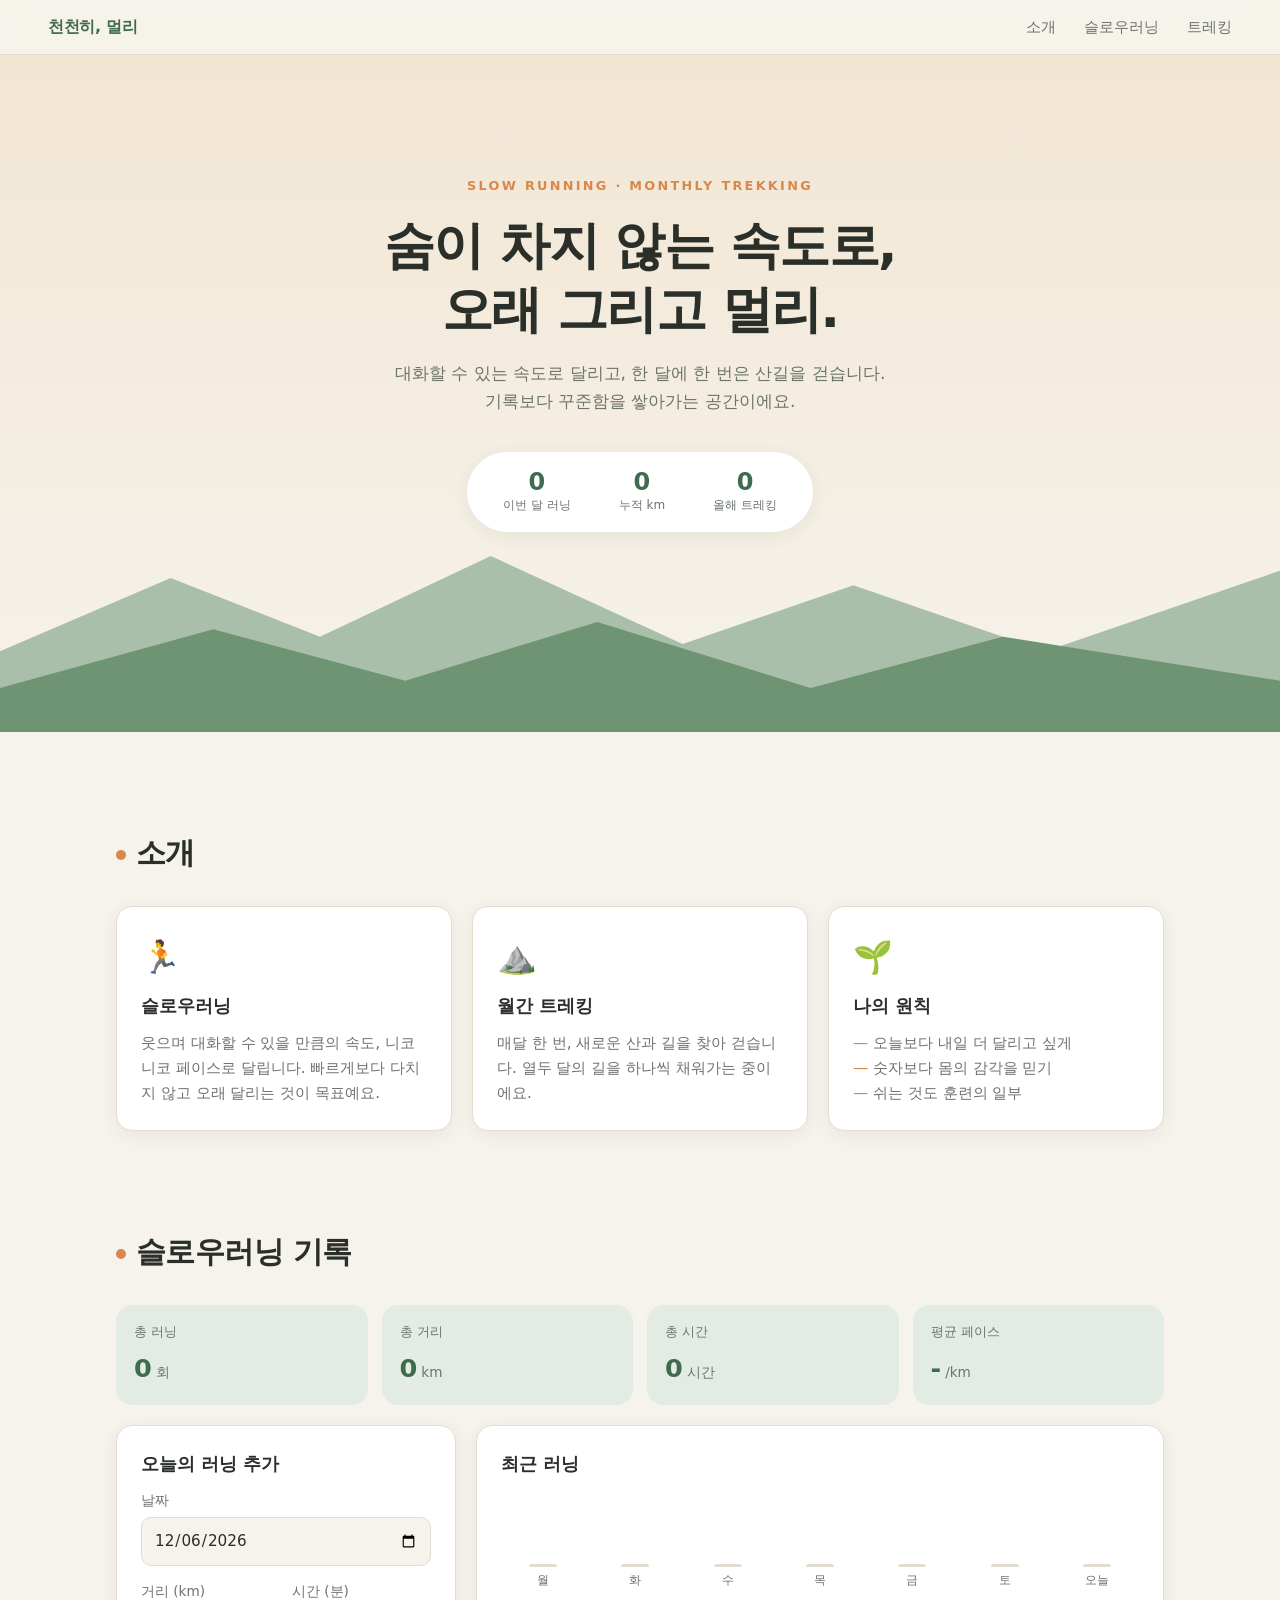
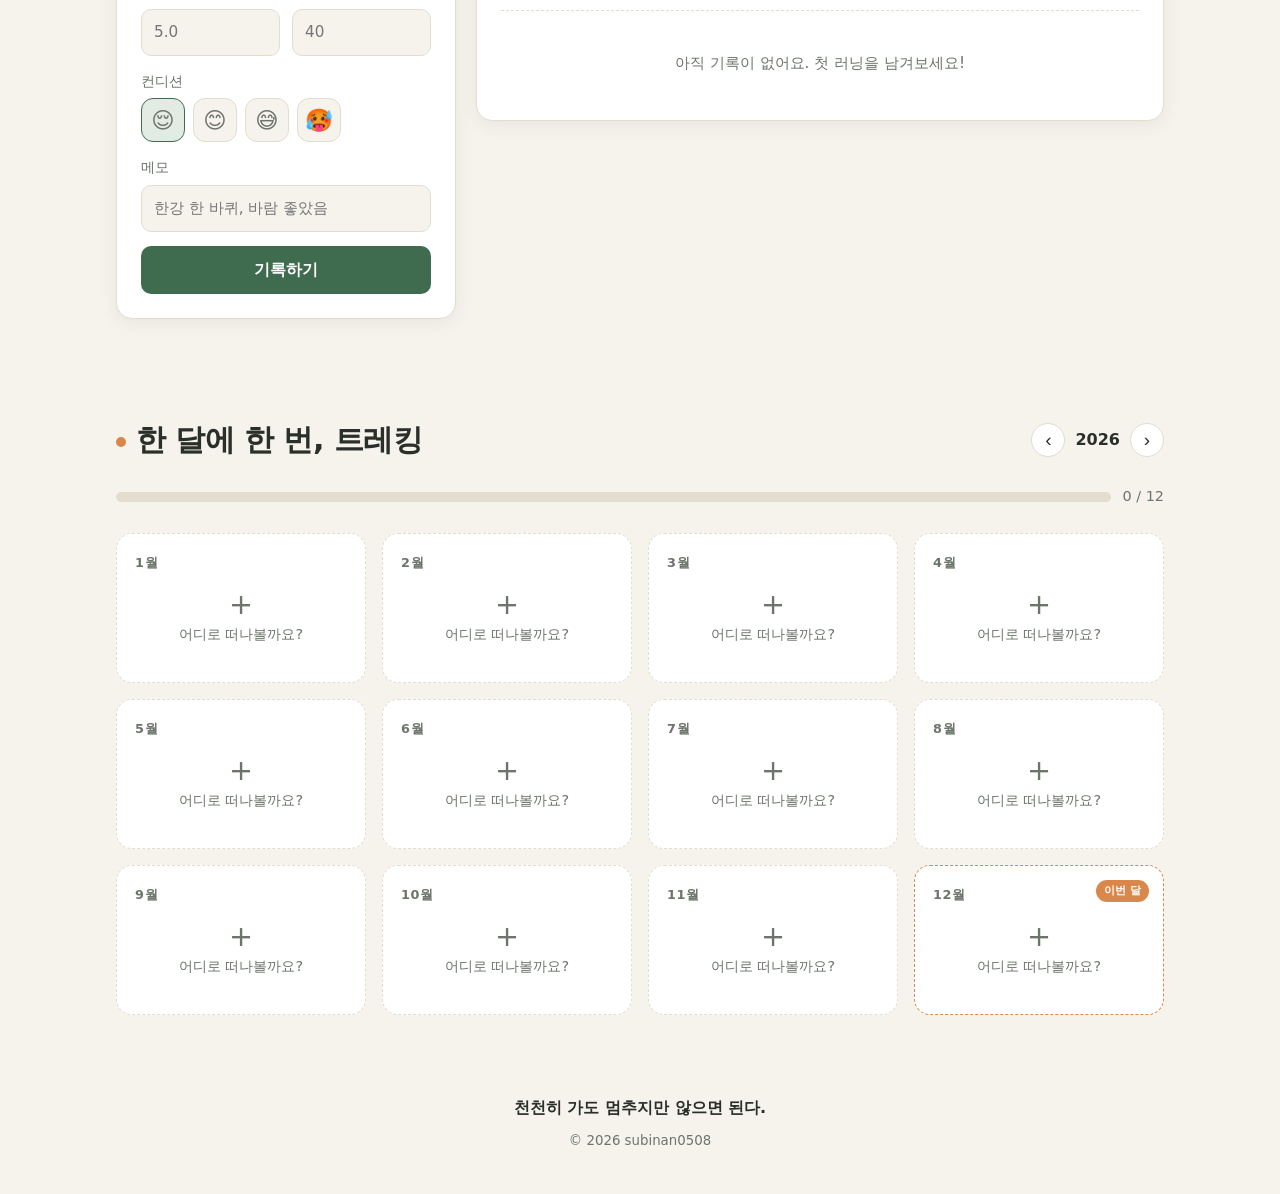
==== index.html @ b32b5781 "슬로우러닝 & 트레킹 개인 페이지 추가 - 슬로우러닝 기록 추가/수정/삭제, 통계와 최근 7일 그래프 - 월별 트레킹 기록 카드와 연간 진행률 - 기록은 브라우저 localStor" ====
<!DOCTYPE html>
<html lang="ko">
<head>
  <meta charset="UTF-8" />
  <meta name="viewport" content="width=device-width, initial-scale=1.0" />
  <title>천천히, 멀리 — 슬로우러닝 & 트레킹</title>
  <meta name="description" content="슬로우러닝과 한 달에 한 번 떠나는 트레킹 기록" />
  <link rel="stylesheet" href="style.css" />
</head>
<body>
  <header class="nav">
    <a href="#top" class="logo">천천히, 멀리</a>
    <nav>
      <a href="#about">소개</a>
      <a href="#running">슬로우러닝</a>
      <a href="#trekking">트레킹</a>
    </nav>
  </header>

  <main id="top">
    <!-- 히어로 -->
    <section class="hero">
      <svg class="hero-mountains" viewBox="0 0 1200 300" preserveAspectRatio="none" aria-hidden="true">
        <path class="m-back" d="M0 300 L0 190 L160 90 L300 170 L460 60 L640 180 L800 100 L980 190 L1200 80 L1200 300 Z" />
        <path class="m-front" d="M0 300 L0 240 L200 160 L380 230 L560 150 L760 240 L940 170 L1200 230 L1200 300 Z" />
      </svg>
      <div class="hero-inner">
        <p class="eyebrow">Slow Running · Monthly Trekking</p>
        <h1>숨이 차지 않는 속도로,<br />오래 그리고 멀리.</h1>
        <p class="lead">대화할 수 있는 속도로 달리고, 한 달에 한 번은 산길을 걷습니다.<br />기록보다 꾸준함을 쌓아가는 공간이에요.</p>
        <div class="hero-stats">
          <div><strong id="heroRuns">0</strong><span>이번 달 러닝</span></div>
          <div><strong id="heroKm">0</strong><span>누적 km</span></div>
          <div><strong id="heroTreks">0</strong><span>올해 트레킹</span></div>
        </div>
      </div>
    </section>

    <!-- 소개 -->
    <section id="about" class="section">
      <h2 class="section-title">소개</h2>
      <div class="about-grid">
        <article class="card">
          <div class="card-icon">🏃</div>
          <h3>슬로우러닝</h3>
          <p>웃으며 대화할 수 있을 만큼의 속도, 니코니코 페이스로 달립니다. 빠르게보다 다치지 않고 오래 달리는 것이 목표예요.</p>
        </article>
        <article class="card">
          <div class="card-icon">⛰️</div>
          <h3>월간 트레킹</h3>
          <p>매달 한 번, 새로운 산과 길을 찾아 걷습니다. 열두 달의 길을 하나씩 채워가는 중이에요.</p>
        </article>
        <article class="card">
          <div class="card-icon">🌱</div>
          <h3>나의 원칙</h3>
          <ul class="principles">
            <li>오늘보다 내일 더 달리고 싶게</li>
            <li>숫자보다 몸의 감각을 믿기</li>
            <li>쉬는 것도 훈련의 일부</li>
          </ul>
        </article>
      </div>
    </section>

    <!-- 슬로우러닝 -->
    <section id="running" class="section">
      <h2 class="section-title">슬로우러닝 기록</h2>

      <div class="stats-row">
        <div class="stat"><span class="stat-label">총 러닝</span><strong id="statRuns">0</strong><span class="stat-unit">회</span></div>
        <div class="stat"><span class="stat-label">총 거리</span><strong id="statKm">0</strong><span class="stat-unit">km</span></div>
        <div class="stat"><span class="stat-label">총 시간</span><strong id="statTime">0</strong><span class="stat-unit">시간</span></div>
        <div class="stat"><span class="stat-label">평균 페이스</span><strong id="statPace">-</strong><span class="stat-unit">/km</span></div>
      </div>

      <div class="run-layout">
        <form id="runForm" class="card run-form">
          <h3 id="runFormTitle">오늘의 러닝 추가</h3>
          <label>날짜
            <input type="date" name="date" required />
          </label>
          <div class="form-row">
            <label>거리 (km)
              <input type="number" name="distance" step="0.01" min="0.1" placeholder="5.0" required />
            </label>
            <label>시간 (분)
              <input type="number" name="minutes" step="1" min="1" placeholder="40" required />
            </label>
          </div>
          <label>컨디션
            <div class="mood-picker">
              <input type="radio" name="mood" id="mood1" value="😌" checked /><label for="mood1" title="편안">😌</label>
              <input type="radio" name="mood" id="mood2" value="😊" /><label for="mood2" title="좋음">😊</label>
              <input type="radio" name="mood" id="mood3" value="😅" /><label for="mood3" title="힘듦">😅</label>
              <input type="radio" name="mood" id="mood4" value="🥵" /><label for="mood4" title="지침">🥵</label>
            </div>
          </label>
          <label>메모
            <input type="text" name="memo" maxlength="60" placeholder="한강 한 바퀴, 바람 좋았음" />
          </label>
          <div class="form-actions">
            <button type="button" class="btn ghost" id="runCancel" hidden>취소</button>
            <button type="submit" class="btn" id="runSubmit">기록하기</button>
          </div>
        </form>

        <div class="card run-list-wrap">
          <div class="list-head">
            <h3>최근 러닝</h3>
            <span class="pace-tip" id="paceTip"></span>
          </div>
          <div class="week-bars" id="weekBars" aria-label="최근 7일 거리"></div>
          <ul id="runList" class="run-list"></ul>
          <p id="runEmpty" class="empty">아직 기록이 없어요. 첫 러닝을 남겨보세요!</p>
        </div>
      </div>
    </section>

    <!-- 트레킹 -->
    <section id="trekking" class="section">
      <div class="trek-head">
        <h2 class="section-title">한 달에 한 번, 트레킹</h2>
        <div class="year-switch">
          <button type="button" id="prevYear" aria-label="이전 해">‹</button>
          <span id="yearLabel">2026</span>
          <button type="button" id="nextYear" aria-label="다음 해">›</button>
        </div>
      </div>

      <div class="trek-progress">
        <div class="progress-bar"><div id="trekProgress"></div></div>
        <span id="trekProgressText">0 / 12</span>
      </div>

      <div id="trekGrid" class="trek-grid"></div>
    </section>
  </main>

  <footer class="footer">
    <p>천천히 가도 멈추지만 않으면 된다.</p>
    <small>© <span id="year"></span> subinan0508</small>
  </footer>

  <!-- 트레킹 입력 다이얼로그 -->
  <dialog id="trekDialog">
    <form method="dialog" id="trekForm">
      <h3 id="trekDialogTitle">트레킹 기록</h3>
      <label>장소 / 산 이름
        <input type="text" name="place" maxlength="30" placeholder="북한산 백운대" required />
      </label>
      <div class="form-row">
        <label>날짜
          <input type="date" name="date" required />
        </label>
        <label>거리 (km)
          <input type="number" name="distance" step="0.1" min="0" placeholder="8.5" />
        </label>
      </div>
      <label>난이도
        <select name="level">
          <option value="쉬움">쉬움</option>
          <option value="보통" selected>보통</option>
          <option value="어려움">어려움</option>
        </select>
      </label>
      <label>한 줄 후기
        <textarea name="note" rows="2" maxlength="80" placeholder="정상에서 본 운해가 최고였다"></textarea>
      </label>
      <div class="dialog-actions">
        <button type="button" class="btn ghost danger" id="trekDelete">삭제</button>
        <span class="spacer"></span>
        <button type="button" class="btn ghost" id="trekCancel">취소</button>
        <button type="submit" class="btn">저장</button>
      </div>
    </form>
  </dialog>

  <script src="script.js"></script>
</body>
</html>
---- style.css ----
:root {
  --bg: #f6f3ec;
  --surface: #ffffff;
  --text: #2a2f2a;
  --muted: #6c746b;
  --line: #e3ddd0;
  --primary: #3f6b4f;
  --primary-soft: #e3ece4;
  --accent: #d9874a;
  --mountain-back: #a9bfa9;
  --mountain-front: #6f9473;
  --hero-bg: linear-gradient(180deg, #f2e6d3 0%, #f6f3ec 100%);
  --shadow: 0 4px 18px rgba(40, 50, 40, 0.07);
  --radius: 16px;
}

@media (prefers-color-scheme: dark) {
  :root {
    --bg: #161a17;
    --surface: #1f2420;
    --text: #e7ebe5;
    --muted: #9aa597;
    --line: #2f3630;
    --primary: #8cc09a;
    --primary-soft: #263229;
    --accent: #e9a26b;
    --mountain-back: #2c3a2f;
    --mountain-front: #3b5040;
    --hero-bg: linear-gradient(180deg, #1d2420 0%, #161a17 100%);
    --shadow: 0 4px 18px rgba(0, 0, 0, 0.35);
  }
}

* { box-sizing: border-box; margin: 0; padding: 0; }

html { scroll-behavior: smooth; }

body {
  font-family: "Pretendard", "Apple SD Gothic Neo", "Malgun Gothic", system-ui, sans-serif;
  background: var(--bg);
  color: var(--text);
  line-height: 1.65;
  -webkit-font-smoothing: antialiased;
}

a { color: inherit; text-decoration: none; }

/* 네비게이션 */
.nav {
  position: sticky;
  top: 0;
  z-index: 10;
  display: flex;
  justify-content: space-between;
  align-items: center;
  padding: 14px clamp(16px, 5vw, 48px);
  background: color-mix(in srgb, var(--bg) 85%, transparent);
  backdrop-filter: blur(10px);
  border-bottom: 1px solid var(--line);
}
.logo { font-weight: 800; letter-spacing: -0.02em; color: var(--primary); }
.nav nav { display: flex; gap: clamp(12px, 3vw, 28px); font-size: 0.95rem; }
.nav nav a { color: var(--muted); transition: color 0.2s; }
.nav nav a:hover { color: var(--primary); }

/* 히어로 */
.hero {
  position: relative;
  overflow: hidden;
  background: var(--hero-bg);
  padding: clamp(64px, 12vw, 120px) 16px clamp(140px, 18vw, 200px);
  text-align: center;
}
.hero-mountains {
  position: absolute;
  left: 0; bottom: 0;
  width: 100%;
  height: clamp(120px, 20vw, 220px);
}
.m-back { fill: var(--mountain-back); }
.m-front { fill: var(--mountain-front); }
.hero-inner { position: relative; max-width: 720px; margin: 0 auto; }
.eyebrow {
  font-size: 0.8rem;
  letter-spacing: 0.18em;
  text-transform: uppercase;
  color: var(--accent);
  font-weight: 700;
  margin-bottom: 16px;
}
.hero h1 {
  font-size: clamp(1.9rem, 5.5vw, 3.2rem);
  line-height: 1.25;
  letter-spacing: -0.03em;
  margin-bottom: 18px;
}
.lead { color: var(--muted); font-size: clamp(0.95rem, 2.4vw, 1.08rem); }
.hero-stats {
  display: inline-flex;
  gap: clamp(20px, 6vw, 48px);
  margin-top: 36px;
  padding: 16px clamp(20px, 5vw, 36px);
  background: var(--surface);
  border-radius: 999px;
  box-shadow: var(--shadow);
}
.hero-stats div { display: flex; flex-direction: column; }
.hero-stats strong { font-size: 1.5rem; color: var(--primary); line-height: 1.2; }
.hero-stats span { font-size: 0.75rem; color: var(--muted); }

/* 공통 섹션 */
.section {
  max-width: 1080px;
  margin: 0 auto;
  padding: clamp(56px, 9vw, 96px) 16px 0;
}
.section-title {
  font-size: clamp(1.4rem, 3.5vw, 1.9rem);
  letter-spacing: -0.02em;
  margin-bottom: 28px;
}
.section-title::before {
  content: "";
  display: inline-block;
  width: 10px; height: 10px;
  border-radius: 50%;
  background: var(--accent);
  margin-right: 10px;
  vertical-align: middle;
}

.card {
  background: var(--surface);
  border: 1px solid var(--line);
  border-radius: var(--radius);
  padding: 24px;
  box-shadow: var(--shadow);
}
.card h3 { font-size: 1.1rem; margin-bottom: 10px; }
.card p { color: var(--muted); font-size: 0.95rem; }

/* 소개 */
.about-grid {
  display: grid;
  grid-template-columns: repeat(auto-fit, minmax(240px, 1fr));
  gap: 20px;
}
.card-icon { font-size: 2rem; margin-bottom: 8px; }
.principles { list-style: none; color: var(--muted); font-size: 0.95rem; }
.principles li::before { content: "— "; color: var(--accent); }

/* 통계 */
.stats-row {
  display: grid;
  grid-template-columns: repeat(4, 1fr);
  gap: 14px;
  margin-bottom: 20px;
}
.stat {
  background: var(--primary-soft);
  border-radius: var(--radius);
  padding: 16px 18px;
  display: flex;
  flex-wrap: wrap;
  align-items: baseline;
  gap: 4px;
}
.stat-label { width: 100%; font-size: 0.8rem; color: var(--muted); }
.stat strong { font-size: 1.6rem; color: var(--primary); font-variant-numeric: tabular-nums; }
.stat-unit { font-size: 0.85rem; color: var(--muted); }

/* 러닝 레이아웃 */
.run-layout {
  display: grid;
  grid-template-columns: minmax(260px, 340px) 1fr;
  gap: 20px;
  align-items: start;
}

form label {
  display: flex;
  flex-direction: column;
  gap: 6px;
  font-size: 0.85rem;
  color: var(--muted);
  margin-bottom: 14px;
}
.form-row { display: grid; grid-template-columns: 1fr 1fr; gap: 12px; }
input, select, textarea {
  font: inherit;
  font-size: 0.95rem;
  color: var(--text);
  background: var(--bg);
  border: 1px solid var(--line);
  border-radius: 10px;
  padding: 10px 12px;
  width: 100%;
  transition: border-color 0.2s;
}
input:focus, select:focus, textarea:focus {
  outline: none;
  border-color: var(--primary);
}
textarea { resize: vertical; }

.mood-picker { display: flex; gap: 8px; }
.mood-picker input { position: absolute; opacity: 0; pointer-events: none; width: auto; }
.mood-picker label {
  margin: 0;
  font-size: 1.4rem;
  width: 44px; height: 44px;
  display: grid; place-items: center;
  border: 1px solid var(--line);
  border-radius: 12px;
  cursor: pointer;
  background: var(--bg);
  transition: transform 0.15s, border-color 0.15s, background 0.15s;
}
.mood-picker label:hover { transform: translateY(-2px); }
.mood-picker input:checked + label { border-color: var(--primary); background: var(--primary-soft); }
.mood-picker input:focus-visible + label { outline: 2px solid var(--primary); }

.btn {
  font: inherit;
  font-weight: 700;
  border: none;
  border-radius: 10px;
  padding: 11px 18px;
  background: var(--primary);
  color: var(--surface);
  cursor: pointer;
  transition: opacity 0.2s, transform 0.1s;
}
.form-actions { display: flex; gap: 8px; }
.form-actions .btn { flex: 1; }
.form-actions .btn[hidden] { display: none; }
.btn:hover { opacity: 0.9; }
.btn:active { transform: scale(0.98); }
.btn.ghost { background: transparent; color: var(--muted); border: 1px solid var(--line); }
.btn.danger { color: #c4533f; }

/* 러닝 목록 */
.list-head { display: flex; justify-content: space-between; align-items: baseline; gap: 8px; flex-wrap: wrap; }
.pace-tip { font-size: 0.8rem; color: var(--accent); }

.week-bars {
  display: grid;
  grid-template-columns: repeat(7, 1fr);
  gap: 8px;
  align-items: end;
  height: 110px;
  margin: 12px 0 20px;
  padding-bottom: 20px;
  border-bottom: 1px dashed var(--line);
}
.bar-col { display: flex; flex-direction: column; align-items: center; height: 100%; justify-content: flex-end; gap: 4px; }
.bar {
  width: 100%;
  max-width: 28px;
  min-height: 3px;
  background: var(--primary);
  border-radius: 6px 6px 2px 2px;
  transition: height 0.5s ease;
}
.bar.zero { background: var(--line); }
.bar-val { font-size: 0.68rem; color: var(--muted); }
.bar-day { font-size: 0.72rem; color: var(--muted); }

.run-list { list-style: none; max-height: 340px; overflow-y: auto; }
.run-item {
  display: grid;
  grid-template-columns: auto 1fr auto auto;
  gap: 14px;
  align-items: center;
  padding: 12px 4px;
  border-bottom: 1px solid var(--line);
  animation: fadeIn 0.3s ease;
}
.run-item:last-child { border-bottom: none; }
.run-mood { font-size: 1.4rem; }
.run-main { min-width: 0; }
.run-main strong { display: block; font-size: 0.95rem; }
.run-main span { font-size: 0.8rem; color: var(--muted); display: block; white-space: nowrap; overflow: hidden; text-overflow: ellipsis; }
.run-pace { font-size: 0.85rem; color: var(--primary); font-weight: 700; font-variant-numeric: tabular-nums; }
.run-item.editing { background: var(--primary-soft); border-radius: 10px; }
.run-actions { display: flex; gap: 2px; }
.edit-btn, .del-btn {
  border: none; background: none; color: var(--muted);
  cursor: pointer; font-size: 1.1rem; padding: 4px 6px; border-radius: 6px;
}
.edit-btn:hover { background: var(--bg); color: var(--primary); }
.del-btn:hover { background: var(--bg); color: #c4533f; }
.empty { text-align: center; color: var(--muted); padding: 20px 0; font-size: 0.9rem; }

/* 트레킹 */
.trek-head { display: flex; justify-content: space-between; align-items: center; gap: 12px; flex-wrap: wrap; margin-bottom: 8px; }
.trek-head .section-title { margin-bottom: 0; }
.year-switch { display: flex; align-items: center; gap: 10px; font-weight: 700; }
.year-switch button {
  width: 34px; height: 34px;
  border-radius: 50%;
  border: 1px solid var(--line);
  background: var(--surface);
  color: var(--text);
  font-size: 1.2rem;
  cursor: pointer;
}
.year-switch button:hover { border-color: var(--primary); color: var(--primary); }

.trek-progress { display: flex; align-items: center; gap: 12px; margin: 20px 0 24px; }
.progress-bar { flex: 1; height: 10px; background: var(--line); border-radius: 999px; overflow: hidden; }
.progress-bar div { height: 100%; width: 0; background: linear-gradient(90deg, var(--primary), var(--accent)); border-radius: 999px; transition: width 0.6s ease; }
#trekProgressText { font-size: 0.9rem; color: var(--muted); font-variant-numeric: tabular-nums; }

.trek-grid {
  display: grid;
  grid-template-columns: repeat(auto-fill, minmax(220px, 1fr));
  gap: 16px;
}
.trek-card {
  position: relative;
  text-align: left;
  font: inherit;
  color: inherit;
  background: var(--surface);
  border: 1.5px dashed var(--line);
  border-radius: var(--radius);
  padding: 18px;
  min-height: 150px;
  cursor: pointer;
  display: flex;
  flex-direction: column;
  transition: transform 0.2s, border-color 0.2s, box-shadow 0.2s;
}
.trek-card:hover { transform: translateY(-3px); border-color: var(--primary); }
.trek-card.done { border-style: solid; box-shadow: var(--shadow); }
.trek-card.current { border-color: var(--accent); }
.trek-month { font-size: 0.8rem; font-weight: 700; color: var(--muted); letter-spacing: 0.05em; }
.trek-card.done .trek-month { color: var(--primary); }
.trek-badge {
  position: absolute; top: 14px; right: 14px;
  font-size: 0.7rem; padding: 2px 8px; border-radius: 999px;
  background: var(--primary-soft); color: var(--primary); font-weight: 700;
}
.trek-badge.now { background: var(--accent); color: var(--surface); }
.trek-place { font-size: 1.1rem; font-weight: 800; margin: 8px 0 4px; letter-spacing: -0.02em; }
.trek-meta { font-size: 0.8rem; color: var(--muted); }
.trek-note { font-size: 0.85rem; color: var(--muted); margin-top: auto; padding-top: 10px; font-style: italic; }
.trek-empty { margin: auto; color: var(--muted); font-size: 0.9rem; text-align: center; }
.trek-empty b { display: block; font-size: 1.8rem; font-weight: 300; line-height: 1; margin-bottom: 4px; }

/* 다이얼로그 */
dialog {
  margin: auto;
  border: none;
  border-radius: var(--radius);
  padding: 24px;
  width: min(420px, calc(100% - 32px));
  background: var(--surface);
  color: var(--text);
  box-shadow: 0 20px 60px rgba(0, 0, 0, 0.25);
}
dialog::backdrop { background: rgba(20, 25, 20, 0.45); backdrop-filter: blur(2px); }
dialog h3 { margin-bottom: 16px; }
.dialog-actions { display: flex; gap: 8px; align-items: center; margin-top: 6px; }
.spacer { flex: 1; }

/* 푸터 */
.footer {
  text-align: center;
  padding: 80px 16px 40px;
  color: var(--muted);
}
.footer p { font-weight: 700; margin-bottom: 6px; color: var(--text); }

@keyframes fadeIn { from { opacity: 0; transform: translateY(4px); } to { opacity: 1; transform: none; } }

.reveal { opacity: 0; transform: translateY(16px); transition: opacity 0.6s ease, transform 0.6s ease; }
.reveal.visible { opacity: 1; transform: none; }

/* 반응형 */
@media (max-width: 820px) {
  .run-layout { grid-template-columns: 1fr; }
  .stats-row { grid-template-columns: repeat(2, 1fr); }
}
@media (max-width: 480px) {
  .nav nav { gap: 12px; font-size: 0.85rem; }
  .hero-stats { border-radius: var(--radius); }
  .run-item { grid-template-columns: auto 1fr auto; }
  .run-pace { grid-column: 2; grid-row: 2; }
  .run-actions { grid-row: 1 / span 2; grid-column: 3; }
}
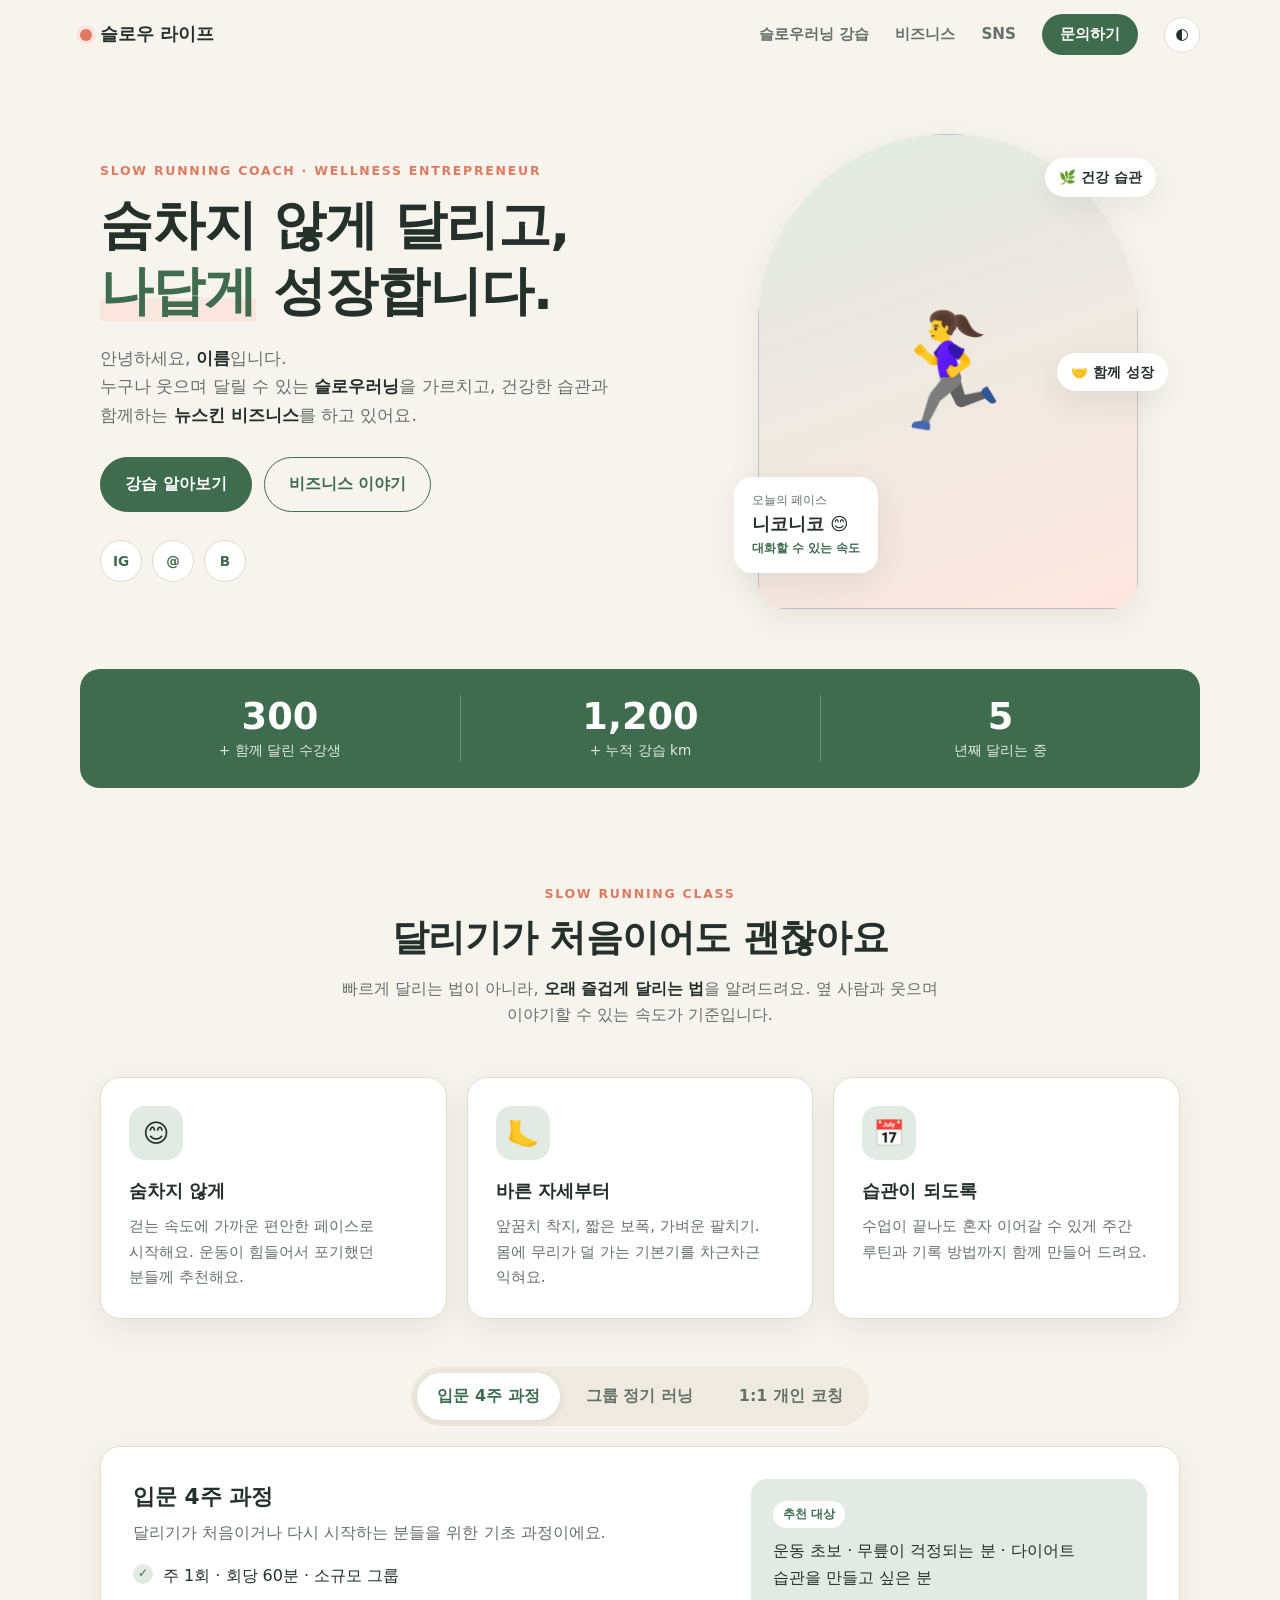
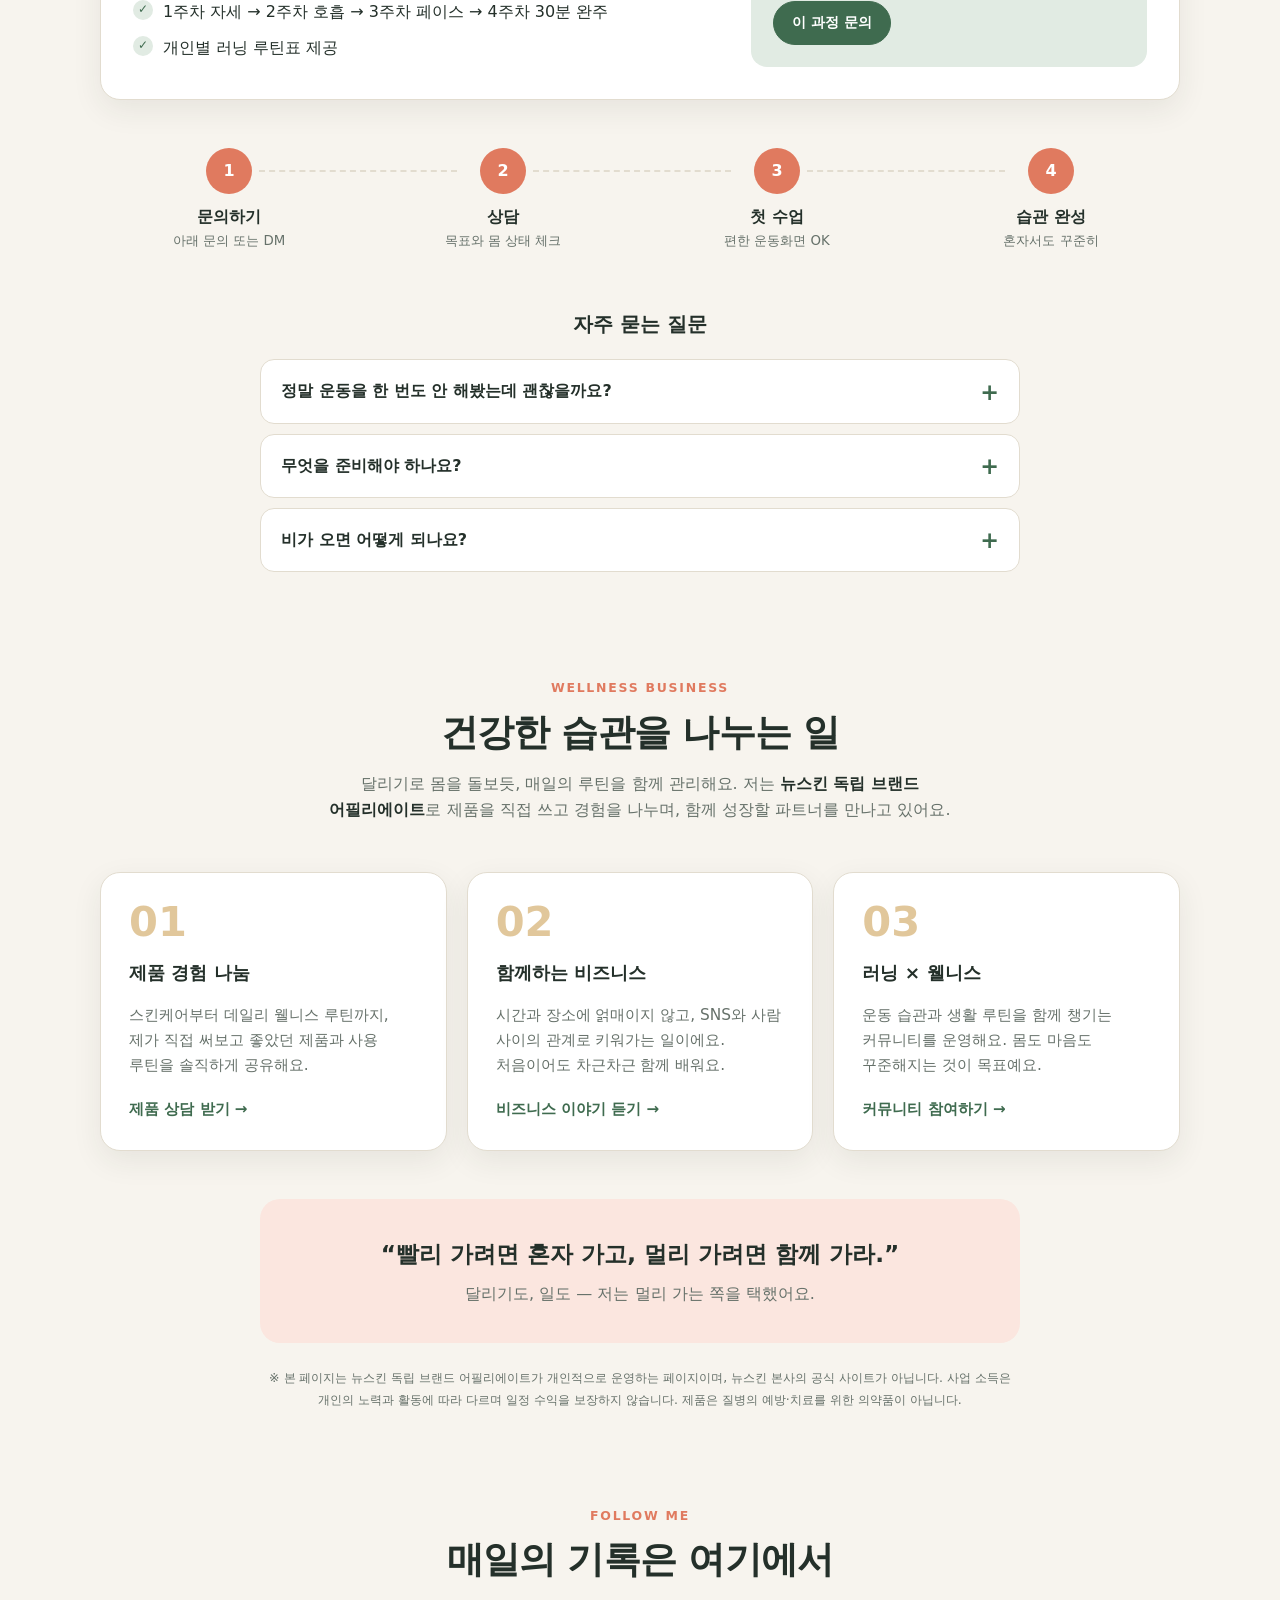
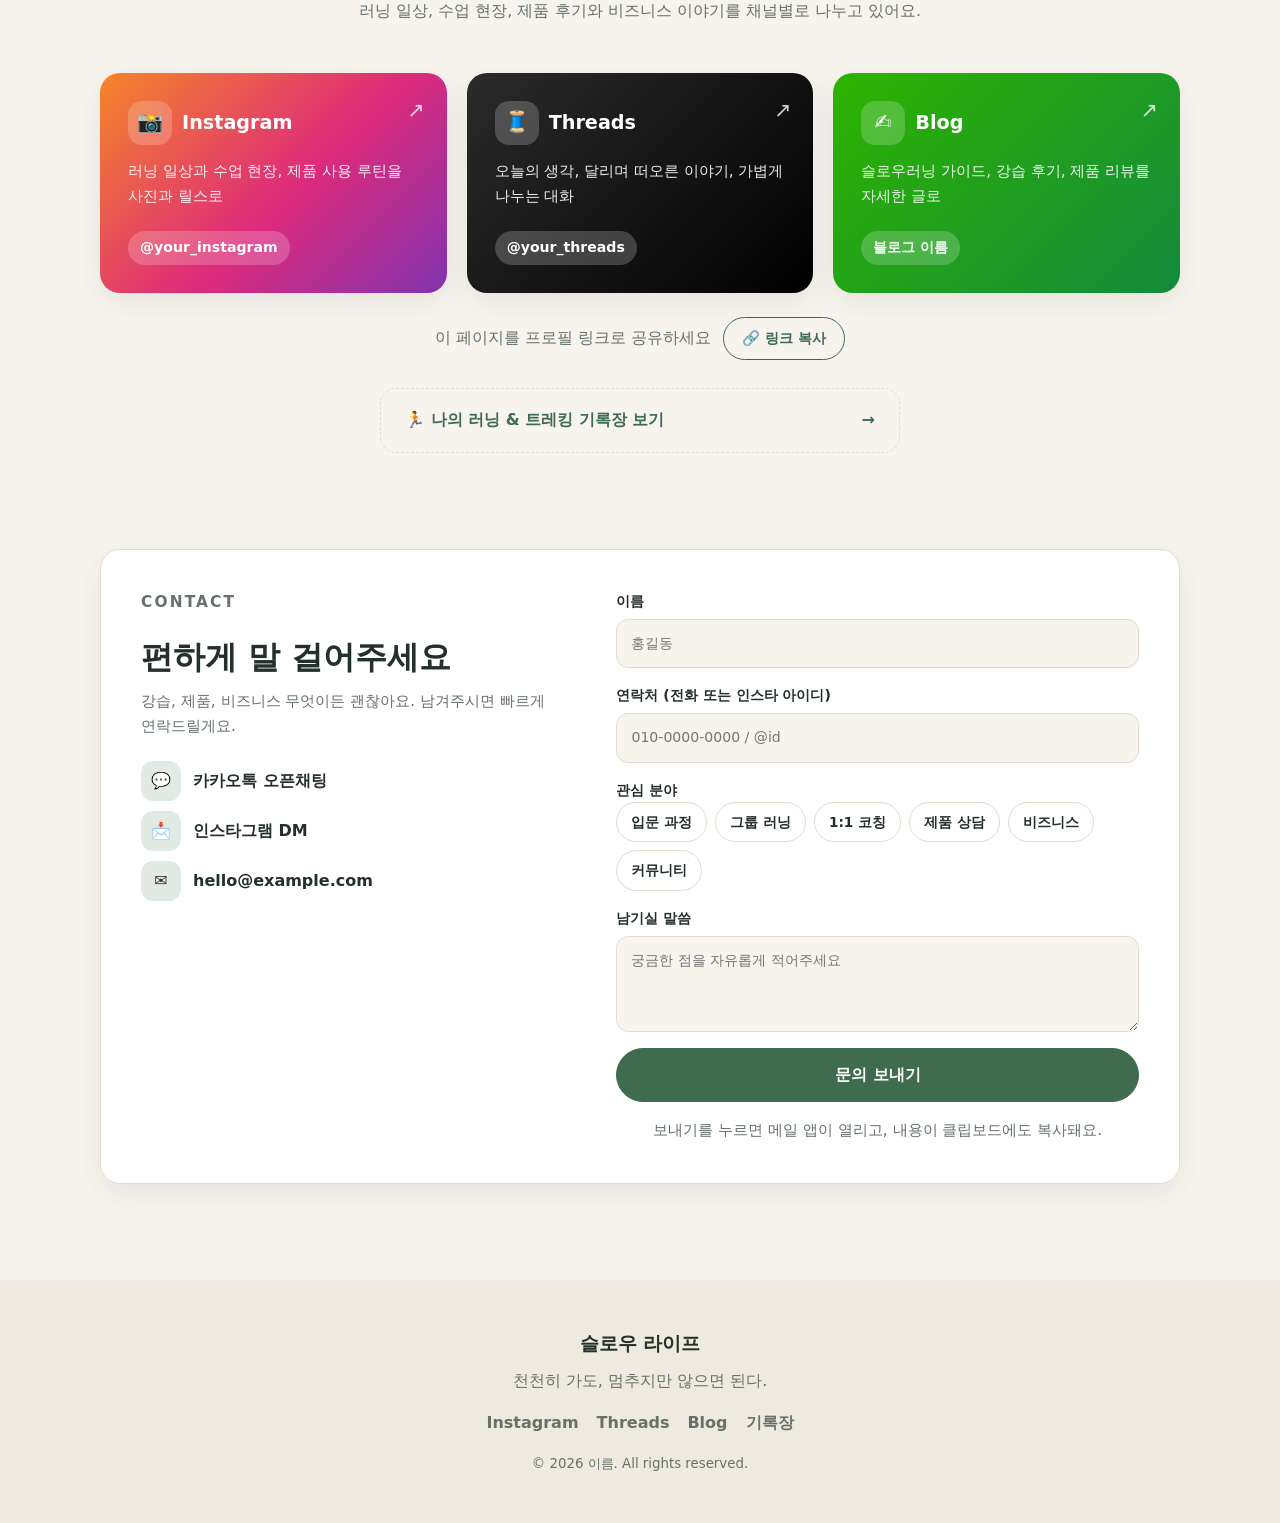
==== commit 7b19a009: "슬로우러닝 강습 · 뉴스킨 비즈니스 개인 프로필 페이지 추가 - 새 index.html: 강습 프로그램, 비즈니스 소개, SNS 채널, 문의 폼 - assets/main.css, " ====
--- a/index.html
+++ b/index.html
@@ -3,178 +3,323 @@
 <head>
   <meta charset="UTF-8" />
   <meta name="viewport" content="width=device-width, initial-scale=1.0" />
-  <title>천천히, 멀리 — 슬로우러닝 & 트레킹</title>
-  <meta name="description" content="슬로우러닝과 한 달에 한 번 떠나는 트레킹 기록" />
-  <link rel="stylesheet" href="style.css" />
+  <title>슬로우러닝 코치 | 건강한 일상과 비즈니스</title>
+  <meta name="description" content="슬로우러닝 강습과 뉴스킨 비즈니스를 함께하는 개인 페이지. 인스타그램, 스레드, 블로그 소식까지 한곳에서." />
+  <meta property="og:title" content="천천히 달리고, 함께 성장해요" />
+  <meta property="og:description" content="슬로우러닝 강습 · 뉴스킨 비즈니스 · 인스타 · 스레드 · 블로그" />
+  <meta name="theme-color" content="#3f6b4f" />
+  <link rel="stylesheet" href="assets/main.css" />
 </head>
 <body>
-  <header class="nav">
-    <a href="#top" class="logo">천천히, 멀리</a>
-    <nav>
-      <a href="#about">소개</a>
-      <a href="#running">슬로우러닝</a>
-      <a href="#trekking">트레킹</a>
+  <header class="nav" id="nav">
+    <a href="#top" class="logo"><span class="logo-dot"></span><span data-bind="brand">슬로우 라이프</span></a>
+    <button class="nav-toggle" id="navToggle" aria-label="메뉴 열기" aria-expanded="false">
+      <span></span><span></span><span></span>
+    </button>
+    <nav class="nav-links" id="navLinks">
+      <a href="#running">슬로우러닝 강습</a>
+      <a href="#business">비즈니스</a>
+      <a href="#channels">SNS</a>
+      <a href="#contact" class="nav-cta">문의하기</a>
+      <button class="theme-btn" id="themeBtn" type="button" aria-label="화면 테마 전환">◐</button>
     </nav>
   </header>
 
   <main id="top">
-    <!-- 히어로 -->
+    <!-- ───────── 히어로 ───────── -->
     <section class="hero">
-      <svg class="hero-mountains" viewBox="0 0 1200 300" preserveAspectRatio="none" aria-hidden="true">
-        <path class="m-back" d="M0 300 L0 190 L160 90 L300 170 L460 60 L640 180 L800 100 L980 190 L1200 80 L1200 300 Z" />
-        <path class="m-front" d="M0 300 L0 240 L200 160 L380 230 L560 150 L760 240 L940 170 L1200 230 L1200 300 Z" />
-      </svg>
-      <div class="hero-inner">
-        <p class="eyebrow">Slow Running · Monthly Trekking</p>
-        <h1>숨이 차지 않는 속도로,<br />오래 그리고 멀리.</h1>
-        <p class="lead">대화할 수 있는 속도로 달리고, 한 달에 한 번은 산길을 걷습니다.<br />기록보다 꾸준함을 쌓아가는 공간이에요.</p>
-        <div class="hero-stats">
-          <div><strong id="heroRuns">0</strong><span>이번 달 러닝</span></div>
-          <div><strong id="heroKm">0</strong><span>누적 km</span></div>
-          <div><strong id="heroTreks">0</strong><span>올해 트레킹</span></div>
-        </div>
-      </div>
-    </section>
-
-    <!-- 소개 -->
-    <section id="about" class="section">
-      <h2 class="section-title">소개</h2>
-      <div class="about-grid">
-        <article class="card">
-          <div class="card-icon">🏃</div>
-          <h3>슬로우러닝</h3>
-          <p>웃으며 대화할 수 있을 만큼의 속도, 니코니코 페이스로 달립니다. 빠르게보다 다치지 않고 오래 달리는 것이 목표예요.</p>
-        </article>
-        <article class="card">
-          <div class="card-icon">⛰️</div>
-          <h3>월간 트레킹</h3>
-          <p>매달 한 번, 새로운 산과 길을 찾아 걷습니다. 열두 달의 길을 하나씩 채워가는 중이에요.</p>
-        </article>
-        <article class="card">
-          <div class="card-icon">🌱</div>
-          <h3>나의 원칙</h3>
-          <ul class="principles">
-            <li>오늘보다 내일 더 달리고 싶게</li>
-            <li>숫자보다 몸의 감각을 믿기</li>
-            <li>쉬는 것도 훈련의 일부</li>
+      <div class="hero-text reveal">
+        <p class="eyebrow">Slow Running Coach · Wellness Entrepreneur</p>
+        <h1>숨차지 않게 달리고,<br /><em>나답게</em> 성장합니다.</h1>
+        <p class="lead">
+          안녕하세요, <strong data-bind="name">이름</strong>입니다.<br />
+          누구나 웃으며 달릴 수 있는 <b>슬로우러닝</b>을 가르치고,
+          건강한 습관과 함께하는 <b>뉴스킨 비즈니스</b>를 하고 있어요.
+        </p>
+        <div class="hero-actions">
+          <a href="#running" class="btn">강습 알아보기</a>
+          <a href="#business" class="btn ghost">비즈니스 이야기</a>
+        </div>
+        <ul class="hero-sns" aria-label="SNS 바로가기">
+          <li><a data-link="instagram" target="_blank" rel="noopener" aria-label="인스타그램">IG</a></li>
+          <li><a data-link="threads" target="_blank" rel="noopener" aria-label="스레드">@</a></li>
+          <li><a data-link="blog" target="_blank" rel="noopener" aria-label="블로그">B</a></li>
+        </ul>
+      </div>
+
+      <div class="hero-visual reveal" aria-hidden="true">
+        <div class="photo-frame">
+          <!-- 프로필 사진: assets/profile.jpg 를 넣으면 자동으로 표시됩니다 -->
+          <img id="profileImg" src="assets/profile.jpg" alt="" />
+          <div class="photo-fallback">🏃‍♀️</div>
+        </div>
+        <div class="pace-badge">
+          <span class="pace-label">오늘의 페이스</span>
+          <strong>니코니코 😊</strong>
+          <span class="pace-sub">대화할 수 있는 속도</span>
+        </div>
+        <div class="float-chip chip-1">🌿 건강 습관</div>
+        <div class="float-chip chip-2">🤝 함께 성장</div>
+      </div>
+    </section>
+
+    <!-- 숫자 띠 -->
+    <section class="ribbon reveal">
+      <div><strong class="count" data-to="300">0</strong><span>+ 함께 달린 수강생</span></div>
+      <div><strong class="count" data-to="1200">0</strong><span>+ 누적 강습 km</span></div>
+      <div><strong class="count" data-to="5">0</strong><span>년째 달리는 중</span></div>
+    </section>
+    <!-- ↑ 숫자는 실제 기록에 맞게 data-to 값을 수정하세요 -->
+
+    <!-- ───────── 슬로우러닝 ───────── -->
+    <section id="running" class="section">
+      <div class="section-head reveal">
+        <p class="eyebrow">Slow Running Class</p>
+        <h2>달리기가 처음이어도 괜찮아요</h2>
+        <p class="section-lead">빠르게 달리는 법이 아니라, <b>오래 즐겁게 달리는 법</b>을 알려드려요.
+          옆 사람과 웃으며 이야기할 수 있는 속도가 기준입니다.</p>
+      </div>
+
+      <div class="why-grid">
+        <article class="card reveal">
+          <div class="icon">😊</div>
+          <h3>숨차지 않게</h3>
+          <p>걷는 속도에 가까운 편안한 페이스로 시작해요. 운동이 힘들어서 포기했던 분들께 추천해요.</p>
+        </article>
+        <article class="card reveal">
+          <div class="icon">🦶</div>
+          <h3>바른 자세부터</h3>
+          <p>앞꿈치 착지, 짧은 보폭, 가벼운 팔치기. 몸에 무리가 덜 가는 기본기를 차근차근 익혀요.</p>
+        </article>
+        <article class="card reveal">
+          <div class="icon">📅</div>
+          <h3>습관이 되도록</h3>
+          <p>수업이 끝나도 혼자 이어갈 수 있게 주간 루틴과 기록 방법까지 함께 만들어 드려요.</p>
+        </article>
+      </div>
+
+      <!-- 프로그램 탭 -->
+      <div class="programs reveal">
+        <div class="tabs" role="tablist">
+          <button class="tab active" role="tab" aria-selected="true" data-tab="p1">입문 4주 과정</button>
+          <button class="tab" role="tab" aria-selected="false" data-tab="p2">그룹 정기 러닝</button>
+          <button class="tab" role="tab" aria-selected="false" data-tab="p3">1:1 개인 코칭</button>
+        </div>
+
+        <div class="tab-panel active" id="p1" role="tabpanel">
+          <div class="panel-info">
+            <h3>입문 4주 과정</h3>
+            <p>달리기가 처음이거나 다시 시작하는 분들을 위한 기초 과정이에요.</p>
+            <ul class="check">
+              <li>주 1회 · 회당 60분 · 소규모 그룹</li>
+              <li>1주차 자세 → 2주차 호흡 → 3주차 페이스 → 4주차 30분 완주</li>
+              <li>개인별 러닝 루틴표 제공</li>
+            </ul>
+          </div>
+          <div class="panel-side">
+            <span class="tag">추천 대상</span>
+            <p>운동 초보 · 무릎이 걱정되는 분 · 다이어트 습관을 만들고 싶은 분</p>
+            <a href="#contact" class="btn small" data-interest="입문 4주 과정">이 과정 문의</a>
+          </div>
+        </div>
+
+        <div class="tab-panel" id="p2" role="tabpanel" hidden>
+          <div class="panel-info">
+            <h3>그룹 정기 러닝</h3>
+            <p>함께라서 꾸준해지는 주말 아침 러닝 모임이에요.</p>
+            <ul class="check">
+              <li>매주 주말 아침 · 60~90분</li>
+              <li>워밍업 · 슬로우러닝 · 스트레칭 순서로 진행</li>
+              <li>월별 챌린지와 기록 공유</li>
+            </ul>
+          </div>
+          <div class="panel-side">
+            <span class="tag">추천 대상</span>
+            <p>혼자 하면 작심삼일인 분 · 함께 달릴 친구가 필요한 분</p>
+            <a href="#contact" class="btn small" data-interest="그룹 정기 러닝">모임 참여 문의</a>
+          </div>
+        </div>
+
+        <div class="tab-panel" id="p3" role="tabpanel" hidden>
+          <div class="panel-info">
+            <h3>1:1 개인 코칭</h3>
+            <p>내 몸과 일정에 맞춘 맞춤형 코칭이에요.</p>
+            <ul class="check">
+              <li>원하는 시간 · 장소 협의</li>
+              <li>러닝 자세 영상 분석과 피드백</li>
+              <li>목표(5km 완주, 10km 대회 등)별 맞춤 계획</li>
+            </ul>
+          </div>
+          <div class="panel-side">
+            <span class="tag">추천 대상</span>
+            <p>집중적으로 배우고 싶은 분 · 대회 완주가 목표인 분</p>
+            <a href="#contact" class="btn small" data-interest="1:1 개인 코칭">코칭 문의</a>
+          </div>
+        </div>
+      </div>
+
+      <!-- 수강 과정 -->
+      <ol class="steps reveal">
+        <li><span>1</span><b>문의하기</b><small>아래 문의 또는 DM</small></li>
+        <li><span>2</span><b>상담</b><small>목표와 몸 상태 체크</small></li>
+        <li><span>3</span><b>첫 수업</b><small>편한 운동화면 OK</small></li>
+        <li><span>4</span><b>습관 완성</b><small>혼자서도 꾸준히</small></li>
+      </ol>
+
+      <!-- FAQ -->
+      <div class="faq reveal">
+        <h3>자주 묻는 질문</h3>
+        <details>
+          <summary>정말 운동을 한 번도 안 해봤는데 괜찮을까요?</summary>
+          <p>네, 오히려 그런 분들을 위한 수업이에요. 걷는 것과 비슷한 속도에서 시작하고, 각자 숨이 편한 속도로만 달립니다.</p>
+        </details>
+        <details>
+          <summary>무엇을 준비해야 하나요?</summary>
+          <p>평소 신는 편한 운동화와 가벼운 복장, 물 한 병이면 충분해요. 러닝화 고르는 법은 수업에서 알려드려요.</p>
+        </details>
+        <details>
+          <summary>비가 오면 어떻게 되나요?</summary>
+          <p>우천 시에는 실내 자세 수업으로 대체하거나 일정을 조정해요. 전날 단톡방으로 안내드립니다.</p>
+        </details>
+      </div>
+    </section>
+
+    <!-- ───────── 뉴스킨 비즈니스 ───────── -->
+    <section id="business" class="section business">
+      <div class="section-head reveal">
+        <p class="eyebrow">Wellness Business</p>
+        <h2>건강한 습관을 나누는 일</h2>
+        <p class="section-lead">달리기로 몸을 돌보듯, 매일의 루틴을 함께 관리해요.
+          저는 <b>뉴스킨 독립 브랜드 어필리에이트</b>로 제품을 직접 쓰고 경험을 나누며,
+          함께 성장할 파트너를 만나고 있어요.</p>
+      </div>
+
+      <div class="biz-grid">
+        <article class="card biz-card reveal">
+          <div class="biz-num">01</div>
+          <h3>제품 경험 나눔</h3>
+          <p>스킨케어부터 데일리 웰니스 루틴까지, 제가 직접 써보고 좋았던 제품과 사용 루틴을 솔직하게 공유해요.</p>
+          <a href="#contact" class="text-link" data-interest="제품 상담">제품 상담 받기 →</a>
+        </article>
+        <article class="card biz-card reveal">
+          <div class="biz-num">02</div>
+          <h3>함께하는 비즈니스</h3>
+          <p>시간과 장소에 얽매이지 않고, SNS와 사람 사이의 관계로 키워가는 일이에요. 처음이어도 차근차근 함께 배워요.</p>
+          <a href="#contact" class="text-link" data-interest="비즈니스 파트너">비즈니스 이야기 듣기 →</a>
+        </article>
+        <article class="card biz-card reveal">
+          <div class="biz-num">03</div>
+          <h3>러닝 × 웰니스</h3>
+          <p>운동 습관과 생활 루틴을 함께 챙기는 커뮤니티를 운영해요. 몸도 마음도 꾸준해지는 것이 목표예요.</p>
+          <a href="#contact" class="text-link" data-interest="커뮤니티 참여">커뮤니티 참여하기 →</a>
+        </article>
+      </div>
+
+      <div class="quote reveal">
+        <p>“빨리 가려면 혼자 가고, 멀리 가려면 함께 가라.”</p>
+        <span>달리기도, 일도 — 저는 멀리 가는 쪽을 택했어요.</span>
+      </div>
+
+      <p class="disclaimer">
+        ※ 본 페이지는 뉴스킨 독립 브랜드 어필리에이트가 개인적으로 운영하는 페이지이며, 뉴스킨 본사의 공식 사이트가 아닙니다.
+        사업 소득은 개인의 노력과 활동에 따라 다르며 일정 수익을 보장하지 않습니다.
+        제품은 질병의 예방·치료를 위한 의약품이 아닙니다.
+      </p>
+    </section>
+
+    <!-- ───────── SNS 채널 ───────── -->
+    <section id="channels" class="section">
+      <div class="section-head reveal">
+        <p class="eyebrow">Follow Me</p>
+        <h2>매일의 기록은 여기에서</h2>
+        <p class="section-lead">러닝 일상, 수업 현장, 제품 후기와 비즈니스 이야기를 채널별로 나누고 있어요.</p>
+      </div>
+
+      <div class="channel-grid">
+        <a class="channel ch-insta reveal" data-link="instagram" target="_blank" rel="noopener">
+          <div class="ch-top"><span class="ch-icon">📸</span><span class="ch-name">Instagram</span></div>
+          <p>러닝 일상과 수업 현장, 제품 사용 루틴을 사진과 릴스로</p>
+          <span class="ch-handle" data-bind="instagramHandle">@아이디</span>
+        </a>
+        <a class="channel ch-threads reveal" data-link="threads" target="_blank" rel="noopener">
+          <div class="ch-top"><span class="ch-icon">🧵</span><span class="ch-name">Threads</span></div>
+          <p>오늘의 생각, 달리며 떠오른 이야기, 가볍게 나누는 대화</p>
+          <span class="ch-handle" data-bind="threadsHandle">@아이디</span>
+        </a>
+        <a class="channel ch-blog reveal" data-link="blog" target="_blank" rel="noopener">
+          <div class="ch-top"><span class="ch-icon">✍️</span><span class="ch-name">Blog</span></div>
+          <p>슬로우러닝 가이드, 강습 후기, 제품 리뷰를 자세한 글로</p>
+          <span class="ch-handle" data-bind="blogName">블로그 이름</span>
+        </a>
+      </div>
+
+      <div class="share-row reveal">
+        <span>이 페이지를 프로필 링크로 공유하세요</span>
+        <button type="button" class="btn ghost small" id="copyLink">🔗 링크 복사</button>
+      </div>
+
+      <a href="running-log.html" class="log-link reveal">
+        <span>🏃 나의 러닝 & 트레킹 기록장 보기</span><span>→</span>
+      </a>
+    </section>
+
+    <!-- ───────── 문의 ───────── -->
+    <section id="contact" class="section contact">
+      <div class="contact-wrap card reveal">
+        <div class="contact-info">
+          <p class="eyebrow">Contact</p>
+          <h2>편하게 말 걸어주세요</h2>
+          <p>강습, 제품, 비즈니스 무엇이든 괜찮아요. 남겨주시면 빠르게 연락드릴게요.</p>
+          <ul class="contact-list">
+            <li><span>💬</span><a data-link="kakao" target="_blank" rel="noopener">카카오톡 오픈채팅</a></li>
+            <li><span>📩</span><a data-link="instagram" target="_blank" rel="noopener">인스타그램 DM</a></li>
+            <li><span>✉️</span><a data-link="email" data-bind="email">이메일</a></li>
           </ul>
-        </article>
-      </div>
-    </section>
-
-    <!-- 슬로우러닝 -->
-    <section id="running" class="section">
-      <h2 class="section-title">슬로우러닝 기록</h2>
-
-      <div class="stats-row">
-        <div class="stat"><span class="stat-label">총 러닝</span><strong id="statRuns">0</strong><span class="stat-unit">회</span></div>
-        <div class="stat"><span class="stat-label">총 거리</span><strong id="statKm">0</strong><span class="stat-unit">km</span></div>
-        <div class="stat"><span class="stat-label">총 시간</span><strong id="statTime">0</strong><span class="stat-unit">시간</span></div>
-        <div class="stat"><span class="stat-label">평균 페이스</span><strong id="statPace">-</strong><span class="stat-unit">/km</span></div>
-      </div>
-
-      <div class="run-layout">
-        <form id="runForm" class="card run-form">
-          <h3 id="runFormTitle">오늘의 러닝 추가</h3>
-          <label>날짜
-            <input type="date" name="date" required />
+        </div>
+
+        <form class="contact-form" id="contactForm" novalidate>
+          <label>이름
+            <input type="text" name="name" placeholder="홍길동" required />
           </label>
-          <div class="form-row">
-            <label>거리 (km)
-              <input type="number" name="distance" step="0.01" min="0.1" placeholder="5.0" required />
-            </label>
-            <label>시간 (분)
-              <input type="number" name="minutes" step="1" min="1" placeholder="40" required />
-            </label>
-          </div>
-          <label>컨디션
-            <div class="mood-picker">
-              <input type="radio" name="mood" id="mood1" value="😌" checked /><label for="mood1" title="편안">😌</label>
-              <input type="radio" name="mood" id="mood2" value="😊" /><label for="mood2" title="좋음">😊</label>
-              <input type="radio" name="mood" id="mood3" value="😅" /><label for="mood3" title="힘듦">😅</label>
-              <input type="radio" name="mood" id="mood4" value="🥵" /><label for="mood4" title="지침">🥵</label>
+          <label>연락처 (전화 또는 인스타 아이디)
+            <input type="text" name="reach" placeholder="010-0000-0000 / @id" required />
+          </label>
+          <fieldset>
+            <legend>관심 분야</legend>
+            <div class="chips" id="interestChips">
+              <label><input type="checkbox" name="interest" value="입문 4주 과정" /><span>입문 과정</span></label>
+              <label><input type="checkbox" name="interest" value="그룹 정기 러닝" /><span>그룹 러닝</span></label>
+              <label><input type="checkbox" name="interest" value="1:1 개인 코칭" /><span>1:1 코칭</span></label>
+              <label><input type="checkbox" name="interest" value="제품 상담" /><span>제품 상담</span></label>
+              <label><input type="checkbox" name="interest" value="비즈니스 파트너" /><span>비즈니스</span></label>
+              <label><input type="checkbox" name="interest" value="커뮤니티 참여" /><span>커뮤니티</span></label>
             </div>
+          </fieldset>
+          <label>남기실 말씀
+            <textarea name="message" rows="3" placeholder="궁금한 점을 자유롭게 적어주세요"></textarea>
           </label>
-          <label>메모
-            <input type="text" name="memo" maxlength="60" placeholder="한강 한 바퀴, 바람 좋았음" />
-          </label>
-          <div class="form-actions">
-            <button type="button" class="btn ghost" id="runCancel" hidden>취소</button>
-            <button type="submit" class="btn" id="runSubmit">기록하기</button>
-          </div>
+          <button type="submit" class="btn full">문의 보내기</button>
+          <p class="form-note" id="formNote">보내기를 누르면 메일 앱이 열리고, 내용이 클립보드에도 복사돼요.</p>
         </form>
-
-        <div class="card run-list-wrap">
-          <div class="list-head">
-            <h3>최근 러닝</h3>
-            <span class="pace-tip" id="paceTip"></span>
-          </div>
-          <div class="week-bars" id="weekBars" aria-label="최근 7일 거리"></div>
-          <ul id="runList" class="run-list"></ul>
-          <p id="runEmpty" class="empty">아직 기록이 없어요. 첫 러닝을 남겨보세요!</p>
-        </div>
-      </div>
-    </section>
-
-    <!-- 트레킹 -->
-    <section id="trekking" class="section">
-      <div class="trek-head">
-        <h2 class="section-title">한 달에 한 번, 트레킹</h2>
-        <div class="year-switch">
-          <button type="button" id="prevYear" aria-label="이전 해">‹</button>
-          <span id="yearLabel">2026</span>
-          <button type="button" id="nextYear" aria-label="다음 해">›</button>
-        </div>
-      </div>
-
-      <div class="trek-progress">
-        <div class="progress-bar"><div id="trekProgress"></div></div>
-        <span id="trekProgressText">0 / 12</span>
-      </div>
-
-      <div id="trekGrid" class="trek-grid"></div>
+      </div>
     </section>
   </main>
 
   <footer class="footer">
-    <p>천천히 가도 멈추지만 않으면 된다.</p>
-    <small>© <span id="year"></span> subinan0508</small>
+    <p class="footer-brand" data-bind="brand">슬로우 라이프</p>
+    <p>천천히 가도, 멈추지만 않으면 된다.</p>
+    <div class="footer-links">
+      <a data-link="instagram" target="_blank" rel="noopener">Instagram</a>
+      <a data-link="threads" target="_blank" rel="noopener">Threads</a>
+      <a data-link="blog" target="_blank" rel="noopener">Blog</a>
+      <a href="running-log.html">기록장</a>
+    </div>
+    <small>© <span id="year"></span> <span data-bind="name">이름</span>. All rights reserved.</small>
   </footer>
 
-  <!-- 트레킹 입력 다이얼로그 -->
-  <dialog id="trekDialog">
-    <form method="dialog" id="trekForm">
-      <h3 id="trekDialogTitle">트레킹 기록</h3>
-      <label>장소 / 산 이름
-        <input type="text" name="place" maxlength="30" placeholder="북한산 백운대" required />
-      </label>
-      <div class="form-row">
-        <label>날짜
-          <input type="date" name="date" required />
-        </label>
-        <label>거리 (km)
-          <input type="number" name="distance" step="0.1" min="0" placeholder="8.5" />
-        </label>
-      </div>
-      <label>난이도
-        <select name="level">
-          <option value="쉬움">쉬움</option>
-          <option value="보통" selected>보통</option>
-          <option value="어려움">어려움</option>
-        </select>
-      </label>
-      <label>한 줄 후기
-        <textarea name="note" rows="2" maxlength="80" placeholder="정상에서 본 운해가 최고였다"></textarea>
-      </label>
-      <div class="dialog-actions">
-        <button type="button" class="btn ghost danger" id="trekDelete">삭제</button>
-        <span class="spacer"></span>
-        <button type="button" class="btn ghost" id="trekCancel">취소</button>
-        <button type="submit" class="btn">저장</button>
-      </div>
-    </form>
-  </dialog>
-
-  <script src="script.js"></script>
+  <button class="to-top" id="toTop" aria-label="맨 위로">↑</button>
+  <div class="toast" id="toast" role="status" aria-live="polite"></div>
+
+  <script src="assets/main.js"></script>
 </body>
 </html>
--- a/assets/main.css
+++ b/assets/main.css
@@ -0,0 +1,464 @@
+:root {
+  --bg: #f7f4ee;
+  --surface: #ffffff;
+  --surface-2: #efeae0;
+  --text: #24302a;
+  --muted: #66716a;
+  --line: #e2dccf;
+  --primary: #3f6b4f;
+  --primary-ink: #ffffff;
+  --primary-soft: #e1ebe3;
+  --accent: #e07a5f;
+  --accent-soft: #fbe6df;
+  --gold: #c99a4a;
+  --shadow: 0 10px 30px rgba(36, 48, 42, 0.08);
+  --radius: 20px;
+  --max: 1120px;
+}
+
+@media (prefers-color-scheme: dark) {
+  :root:not([data-theme="light"]) {
+    --bg: #131815;
+    --surface: #1c231f;
+    --surface-2: #232b26;
+    --text: #e8ece7;
+    --muted: #9ba79f;
+    --line: #2e3832;
+    --primary: #8cc49c;
+    --primary-ink: #10251a;
+    --primary-soft: #22322a;
+    --accent: #f0937a;
+    --accent-soft: #3a2621;
+    --gold: #e0b56a;
+    --shadow: 0 10px 30px rgba(0, 0, 0, 0.35);
+  }
+}
+:root[data-theme="dark"] {
+  --bg: #131815;
+  --surface: #1c231f;
+  --surface-2: #232b26;
+  --text: #e8ece7;
+  --muted: #9ba79f;
+  --line: #2e3832;
+  --primary: #8cc49c;
+  --primary-ink: #10251a;
+  --primary-soft: #22322a;
+  --accent: #f0937a;
+  --accent-soft: #3a2621;
+  --gold: #e0b56a;
+  --shadow: 0 10px 30px rgba(0, 0, 0, 0.35);
+}
+
+* { box-sizing: border-box; margin: 0; padding: 0; }
+html { scroll-behavior: smooth; scroll-padding-top: 76px; }
+body {
+  font-family: "Pretendard", "Apple SD Gothic Neo", "Malgun Gothic", system-ui, sans-serif;
+  background: var(--bg);
+  color: var(--text);
+  line-height: 1.65;
+  word-break: keep-all;
+  -webkit-font-smoothing: antialiased;
+  overflow-x: hidden;
+}
+a { color: inherit; text-decoration: none; }
+img { max-width: 100%; display: block; }
+button { font: inherit; cursor: pointer; }
+
+/* ───────── 버튼 ───────── */
+.btn {
+  display: inline-flex; align-items: center; justify-content: center; gap: 6px;
+  padding: 13px 24px;
+  border-radius: 999px;
+  border: 1.5px solid var(--primary);
+  background: var(--primary);
+  color: var(--primary-ink);
+  font-weight: 700;
+  transition: transform .2s, box-shadow .2s, background .2s;
+}
+.btn:hover { transform: translateY(-2px); box-shadow: 0 8px 20px rgba(63, 107, 79, .25); }
+.btn.ghost { background: transparent; color: var(--primary); }
+.btn.small { padding: 9px 18px; font-size: .9rem; }
+.btn.full { width: 100%; }
+
+.eyebrow {
+  font-size: .78rem; letter-spacing: .14em; text-transform: uppercase;
+  color: var(--accent); font-weight: 700; margin-bottom: 10px;
+}
+
+/* ───────── 네비게이션 ───────── */
+.nav {
+  position: sticky; top: 0; z-index: 50;
+  display: flex; align-items: center; justify-content: space-between;
+  padding: 14px max(20px, calc((100% - var(--max)) / 2));
+  background: color-mix(in srgb, var(--bg) 82%, transparent);
+  backdrop-filter: blur(12px);
+  border-bottom: 1px solid transparent;
+  transition: border-color .3s;
+}
+.nav.scrolled { border-color: var(--line); }
+.logo { display: flex; align-items: center; gap: 8px; font-weight: 800; font-size: 1.1rem; }
+.logo-dot {
+  width: 12px; height: 12px; border-radius: 50%;
+  background: var(--accent);
+  box-shadow: 0 0 0 4px var(--accent-soft);
+  animation: pulse 2.4s infinite;
+}
+@keyframes pulse { 50% { box-shadow: 0 0 0 8px transparent; } }
+.nav-links { display: flex; align-items: center; gap: 26px; font-weight: 600; font-size: .95rem; }
+.nav-links a:not(.nav-cta) { color: var(--muted); transition: color .2s; }
+.nav-links a:hover { color: var(--primary); }
+.nav-cta { padding: 8px 18px; border-radius: 999px; background: var(--primary); color: var(--primary-ink); }
+.theme-btn {
+  width: 36px; height: 36px; border-radius: 50%;
+  border: 1px solid var(--line); background: var(--surface); color: var(--text);
+}
+.nav-toggle { display: none; background: none; border: 0; width: 40px; height: 40px; position: relative; }
+.nav-toggle span {
+  position: absolute; left: 9px; right: 9px; height: 2px; background: var(--text); border-radius: 2px;
+  transition: transform .3s, opacity .3s;
+}
+.nav-toggle span:nth-child(1) { top: 13px; }
+.nav-toggle span:nth-child(2) { top: 19px; }
+.nav-toggle span:nth-child(3) { top: 25px; }
+.nav-toggle[aria-expanded="true"] span:nth-child(1) { transform: translateY(6px) rotate(45deg); }
+.nav-toggle[aria-expanded="true"] span:nth-child(2) { opacity: 0; }
+.nav-toggle[aria-expanded="true"] span:nth-child(3) { transform: translateY(-6px) rotate(-45deg); }
+
+/* ───────── 히어로 ───────── */
+.hero {
+  max-width: var(--max); margin: 0 auto;
+  padding: 64px 20px 40px;
+  display: grid; grid-template-columns: 1.1fr .9fr; gap: 48px; align-items: center;
+}
+.hero h1 { font-size: clamp(2rem, 5vw, 3.3rem); line-height: 1.25; letter-spacing: -.02em; margin-bottom: 20px; }
+.hero h1 em {
+  font-style: normal; color: var(--primary);
+  background: linear-gradient(transparent 62%, var(--accent-soft) 62%);
+}
+.lead { color: var(--muted); font-size: 1.08rem; margin-bottom: 28px; }
+.lead strong, .lead b { color: var(--text); }
+.hero-actions { display: flex; flex-wrap: wrap; gap: 12px; margin-bottom: 28px; }
+.hero-sns { display: flex; gap: 10px; list-style: none; }
+.hero-sns a {
+  display: grid; place-items: center;
+  width: 42px; height: 42px; border-radius: 50%;
+  background: var(--surface); border: 1px solid var(--line);
+  font-weight: 800; font-size: .85rem; color: var(--primary);
+  transition: transform .2s, background .2s, color .2s;
+}
+.hero-sns a:hover { transform: translateY(-3px); background: var(--primary); color: var(--primary-ink); }
+
+.hero-visual { position: relative; justify-self: center; width: min(380px, 100%); }
+.photo-frame {
+  aspect-ratio: 4 / 5;
+  border-radius: 200px 200px 28px 28px;
+  overflow: hidden;
+  background: linear-gradient(160deg, var(--primary-soft), var(--accent-soft));
+  box-shadow: var(--shadow);
+  position: relative;
+}
+.photo-frame img { width: 100%; height: 100%; object-fit: cover; position: relative; z-index: 1; }
+.photo-fallback {
+  position: absolute; inset: 0; display: grid; place-items: center;
+  font-size: 7rem;
+}
+.pace-badge {
+  position: absolute; left: -24px; bottom: 36px; z-index: 2;
+  background: var(--surface); border-radius: 18px; padding: 14px 18px;
+  box-shadow: var(--shadow); display: flex; flex-direction: column;
+  animation: bob 4s ease-in-out infinite;
+}
+.pace-label { font-size: .72rem; color: var(--muted); }
+.pace-badge strong { font-size: 1.1rem; }
+.pace-sub { font-size: .75rem; color: var(--primary); font-weight: 600; }
+.float-chip {
+  position: absolute; z-index: 2;
+  background: var(--surface); padding: 8px 14px; border-radius: 999px;
+  font-size: .85rem; font-weight: 700; box-shadow: var(--shadow);
+  animation: bob 5s ease-in-out infinite;
+}
+.chip-1 { top: 24px; right: -18px; animation-delay: -1.5s; }
+.chip-2 { top: 46%; right: -30px; animation-delay: -3s; }
+@keyframes bob { 50% { transform: translateY(-10px); } }
+
+/* 숫자 띠 */
+.ribbon {
+  max-width: var(--max); margin: 20px auto 0;
+  display: grid; grid-template-columns: repeat(3, 1fr);
+  background: var(--primary); color: var(--primary-ink);
+  border-radius: var(--radius);
+  padding: 26px 20px; text-align: center;
+  width: calc(100% - 40px);
+}
+.ribbon div { display: flex; flex-direction: column; align-items: center; }
+.ribbon div + div { border-left: 1px solid color-mix(in srgb, var(--primary-ink) 25%, transparent); }
+.ribbon strong { font-size: clamp(1.6rem, 4vw, 2.3rem); line-height: 1.2; }
+.ribbon span { font-size: .85rem; opacity: .85; }
+
+/* ───────── 섹션 공통 ───────── */
+.section { max-width: var(--max); margin: 0 auto; padding: 96px 20px 0; }
+.section-head { text-align: center; max-width: 640px; margin: 0 auto 48px; }
+.section-head h2 { font-size: clamp(1.6rem, 3.5vw, 2.3rem); letter-spacing: -.02em; margin-bottom: 14px; line-height: 1.3; }
+.section-lead { color: var(--muted); }
+.section-lead b { color: var(--text); }
+
+.card {
+  background: var(--surface);
+  border: 1px solid var(--line);
+  border-radius: var(--radius);
+  padding: 28px;
+  box-shadow: var(--shadow);
+}
+.card h3 { font-size: 1.15rem; margin-bottom: 8px; }
+.card p { color: var(--muted); font-size: .96rem; }
+
+.why-grid { display: grid; grid-template-columns: repeat(3, 1fr); gap: 20px; }
+.why-grid .card { transition: transform .25s; }
+.why-grid .card:hover { transform: translateY(-6px); }
+.icon {
+  width: 54px; height: 54px; border-radius: 16px;
+  display: grid; place-items: center; font-size: 1.6rem;
+  background: var(--primary-soft); margin-bottom: 16px;
+}
+
+/* 프로그램 탭 */
+.programs { margin-top: 48px; }
+.tabs {
+  display: flex; gap: 6px; padding: 6px;
+  background: var(--surface-2); border-radius: 999px;
+  width: fit-content; margin: 0 auto 20px; max-width: 100%; overflow-x: auto;
+}
+.tab {
+  border: 0; background: transparent; color: var(--muted);
+  padding: 10px 20px; border-radius: 999px; font-weight: 700; white-space: nowrap;
+  transition: background .2s, color .2s;
+}
+.tab.active { background: var(--surface); color: var(--primary); box-shadow: 0 2px 8px rgba(0,0,0,.08); }
+.tab-panel {
+  display: grid; grid-template-columns: 1.5fr 1fr; gap: 24px;
+  background: var(--surface); border: 1px solid var(--line);
+  border-radius: var(--radius); padding: 32px; box-shadow: var(--shadow);
+  animation: fadeUp .4s ease;
+}
+.tab-panel[hidden] { display: none; }
+.panel-info h3 { font-size: 1.35rem; margin-bottom: 6px; }
+.panel-info > p { color: var(--muted); margin-bottom: 16px; }
+.check { list-style: none; display: grid; gap: 10px; }
+.check li { padding-left: 30px; position: relative; }
+.check li::before {
+  content: "✓"; position: absolute; left: 0; top: 1px;
+  width: 20px; height: 20px; border-radius: 50%;
+  background: var(--primary-soft); color: var(--primary);
+  display: grid; place-items: center; font-size: .75rem; font-weight: 800;
+}
+.panel-side {
+  background: var(--primary-soft); border-radius: 16px; padding: 22px;
+  display: flex; flex-direction: column; gap: 10px; align-items: flex-start;
+}
+.panel-side p { flex: 1; }
+.tag {
+  font-size: .75rem; font-weight: 800; color: var(--primary);
+  background: var(--surface); padding: 4px 10px; border-radius: 999px;
+}
+
+/* 과정 단계 */
+.steps {
+  list-style: none; margin-top: 48px;
+  display: grid; grid-template-columns: repeat(4, 1fr); gap: 16px; position: relative;
+}
+.steps li { text-align: center; display: flex; flex-direction: column; align-items: center; position: relative; }
+.steps li:not(:last-child)::after {
+  content: ""; position: absolute; top: 22px; left: calc(50% + 30px); right: calc(-50% + 30px);
+  border-top: 2px dashed var(--line);
+}
+.steps span {
+  width: 46px; height: 46px; border-radius: 50%;
+  display: grid; place-items: center; font-weight: 800;
+  background: var(--accent); color: #fff; margin-bottom: 10px;
+}
+.steps small { color: var(--muted); }
+
+/* FAQ */
+.faq { margin-top: 56px; max-width: 760px; margin-left: auto; margin-right: auto; }
+.faq h3 { text-align: center; margin-bottom: 18px; font-size: 1.25rem; }
+.faq details {
+  background: var(--surface); border: 1px solid var(--line);
+  border-radius: 14px; margin-bottom: 10px; overflow: hidden;
+}
+.faq summary {
+  padding: 18px 52px 18px 20px; font-weight: 700; cursor: pointer; list-style: none; position: relative;
+}
+.faq summary::-webkit-details-marker { display: none; }
+.faq summary::after {
+  content: "+"; position: absolute; right: 20px; top: 50%; transform: translateY(-50%);
+  font-size: 1.4rem; color: var(--primary); transition: transform .3s;
+}
+.faq details[open] summary::after { transform: translateY(-50%) rotate(45deg); }
+.faq details p { padding: 0 20px 18px; color: var(--muted); }
+
+/* ───────── 비즈니스 ───────── */
+.biz-grid { display: grid; grid-template-columns: repeat(3, 1fr); gap: 20px; }
+.biz-card { display: flex; flex-direction: column; gap: 6px; position: relative; overflow: hidden; }
+.biz-card p { flex: 1; margin-bottom: 12px; }
+.biz-num { font-size: 2.6rem; font-weight: 900; color: var(--gold); opacity: .55; line-height: 1; margin-bottom: 10px; }
+.text-link { color: var(--primary); font-weight: 700; font-size: .95rem; }
+.text-link:hover { text-decoration: underline; }
+.quote {
+  margin: 48px auto 0; max-width: 760px; text-align: center;
+  padding: 36px 24px; border-radius: var(--radius);
+  background: var(--accent-soft);
+}
+.quote p { font-size: clamp(1.15rem, 2.6vw, 1.45rem); font-weight: 800; margin-bottom: 8px; }
+.quote span { color: var(--muted); }
+.disclaimer {
+  margin: 24px auto 0; max-width: 760px;
+  font-size: .78rem; color: var(--muted); text-align: center; line-height: 1.7;
+}
+
+/* ───────── SNS 채널 ───────── */
+.channel-grid { display: grid; grid-template-columns: repeat(3, 1fr); gap: 20px; }
+.channel {
+  border-radius: var(--radius); padding: 28px; color: #fff;
+  display: flex; flex-direction: column; gap: 14px; min-height: 220px;
+  box-shadow: var(--shadow); transition: transform .25s;
+  position: relative; overflow: hidden;
+}
+.channel::after {
+  content: "↗"; position: absolute; right: 22px; top: 20px; font-size: 1.3rem; opacity: .8;
+  transition: transform .25s;
+}
+.channel:hover { transform: translateY(-6px) rotate(-.5deg); }
+.channel:hover::after { transform: translate(3px, -3px); }
+.ch-insta { background: linear-gradient(135deg, #f58529, #dd2a7b 55%, #8134af); }
+.ch-threads { background: linear-gradient(135deg, #2b2b2b, #000); }
+.ch-blog { background: linear-gradient(135deg, #2db400, #138a3c); }
+.ch-top { display: flex; align-items: center; gap: 10px; }
+.ch-icon {
+  width: 44px; height: 44px; border-radius: 14px; display: grid; place-items: center;
+  background: rgba(255,255,255,.2); font-size: 1.3rem;
+}
+.ch-name { font-weight: 800; font-size: 1.2rem; }
+.channel p { flex: 1; opacity: .92; font-size: .95rem; }
+.ch-handle {
+  align-self: flex-start; background: rgba(255,255,255,.2);
+  padding: 5px 12px; border-radius: 999px; font-weight: 700; font-size: .88rem;
+}
+.share-row {
+  margin-top: 24px; display: flex; flex-wrap: wrap; gap: 12px;
+  align-items: center; justify-content: center; color: var(--muted);
+}
+.log-link {
+  margin: 28px auto 0; max-width: 520px;
+  display: flex; justify-content: space-between; align-items: center;
+  padding: 18px 24px; border-radius: 16px;
+  border: 1.5px dashed var(--line); font-weight: 700; color: var(--primary);
+  transition: background .2s, border-color .2s;
+}
+.log-link:hover { background: var(--primary-soft); border-color: var(--primary); }
+
+/* ───────── 문의 ───────── */
+.contact { padding-bottom: 96px; }
+.contact-wrap { display: grid; grid-template-columns: 1fr 1.2fr; gap: 40px; padding: 40px; }
+.contact-info h2 { font-size: clamp(1.5rem, 3vw, 2rem); margin-bottom: 10px; line-height: 1.3; }
+.contact-info > p { margin-bottom: 22px; }
+.contact-list { list-style: none; display: grid; gap: 10px; }
+.contact-list li { display: flex; align-items: center; gap: 12px; }
+.contact-list span {
+  width: 40px; height: 40px; border-radius: 12px; background: var(--primary-soft);
+  display: grid; place-items: center;
+}
+.contact-list a { font-weight: 700; }
+.contact-list a:hover { color: var(--primary); }
+
+.contact-form { display: grid; gap: 16px; }
+.contact-form label, .contact-form legend { font-size: .88rem; font-weight: 700; display: grid; gap: 6px; }
+.contact-form fieldset { border: 0; display: grid; gap: 8px; }
+.contact-form input[type="text"], .contact-form textarea {
+  width: 100%; padding: 12px 14px; border-radius: 12px;
+  border: 1.5px solid var(--line); background: var(--bg); color: var(--text);
+  font: inherit; font-weight: 400; transition: border-color .2s;
+}
+.contact-form input:focus, .contact-form textarea:focus { outline: none; border-color: var(--primary); }
+.contact-form .invalid { border-color: var(--accent) !important; }
+.chips { display: flex; flex-wrap: wrap; gap: 8px; }
+.chips label { display: inline-flex; cursor: pointer; }
+.chips input { position: absolute; opacity: 0; pointer-events: none; }
+.chips span {
+  padding: 8px 14px; border-radius: 999px; border: 1.5px solid var(--line);
+  font-weight: 600; font-size: .85rem; transition: all .2s;
+}
+.chips input:checked + span { background: var(--primary); border-color: var(--primary); color: var(--primary-ink); }
+.chips input:focus-visible + span { outline: 2px solid var(--accent); outline-offset: 2px; }
+.form-note { font-size: .8rem; color: var(--muted); text-align: center; }
+
+/* ───────── 푸터 ───────── */
+.footer {
+  background: var(--surface-2); text-align: center; padding: 48px 20px;
+  display: grid; gap: 8px; color: var(--muted);
+}
+.footer-brand { font-weight: 800; font-size: 1.2rem; color: var(--text); }
+.footer-links { display: flex; justify-content: center; flex-wrap: wrap; gap: 18px; margin: 8px 0; font-weight: 600; }
+.footer-links a:hover { color: var(--primary); }
+
+/* 맨 위로 & 토스트 */
+.to-top {
+  position: fixed; right: 20px; bottom: 20px; z-index: 40;
+  width: 46px; height: 46px; border-radius: 50%; border: 0;
+  background: var(--primary); color: var(--primary-ink); font-size: 1.2rem; font-weight: 800;
+  box-shadow: var(--shadow);
+  opacity: 0; transform: translateY(20px); pointer-events: none; transition: all .3s;
+}
+.to-top.show { opacity: 1; transform: none; pointer-events: auto; }
+.toast {
+  position: fixed; left: 50%; bottom: 28px; z-index: 60;
+  transform: translate(-50%, 30px); opacity: 0;
+  background: var(--text); color: var(--bg);
+  padding: 12px 22px; border-radius: 999px; font-weight: 600; font-size: .92rem;
+  transition: all .3s; pointer-events: none; max-width: calc(100% - 32px); text-align: center;
+}
+.toast.show { opacity: 1; transform: translate(-50%, 0); }
+
+/* 스크롤 등장 애니메이션 */
+.reveal { opacity: 0; transform: translateY(28px); transition: opacity .7s ease, transform .7s ease; }
+.reveal.in { opacity: 1; transform: none; }
+@keyframes fadeUp { from { opacity: 0; transform: translateY(10px); } to { opacity: 1; transform: none; } }
+
+@media (prefers-reduced-motion: reduce) {
+  *, *::before, *::after { animation: none !important; transition: none !important; }
+  .reveal { opacity: 1; transform: none; }
+}
+
+/* ───────── 반응형 ───────── */
+@media (max-width: 900px) {
+  .hero { grid-template-columns: 1fr; text-align: center; padding-top: 40px; }
+  .hero-actions, .hero-sns { justify-content: center; }
+  .hero-visual { order: -1; width: min(300px, 80%); }
+  .why-grid, .biz-grid, .channel-grid { grid-template-columns: 1fr; }
+  .tab-panel { grid-template-columns: 1fr; padding: 24px; }
+  .contact-wrap { grid-template-columns: 1fr; padding: 28px 20px; }
+}
+
+@media (max-width: 760px) {
+  .nav-toggle { display: block; }
+  .nav-links {
+    position: absolute; top: 100%; left: 0; right: 0;
+    flex-direction: column; align-items: stretch; gap: 0;
+    background: var(--bg); border-bottom: 1px solid var(--line);
+    padding: 8px 16px 16px;
+    max-height: 0; overflow: hidden; opacity: 0; padding-top: 0; padding-bottom: 0;
+    transition: max-height .35s ease, opacity .25s, padding .35s;
+  }
+  .nav-links.open { max-height: 400px; opacity: 1; padding-top: 8px; padding-bottom: 16px; }
+  .nav-links a { padding: 12px 4px; }
+  .nav-cta { text-align: center; margin-top: 8px; }
+  .theme-btn { align-self: center; margin-top: 10px; }
+  .nav { padding: 12px 16px; }
+  .section { padding: 72px 16px 0; }
+  .ribbon { width: calc(100% - 32px); padding: 20px 8px; }
+  .ribbon span { font-size: .75rem; }
+  .steps { grid-template-columns: repeat(2, 1fr); row-gap: 28px; }
+  .steps li::after { display: none; }
+  .pace-badge { left: -8px; }
+  .chip-1 { right: -8px; }
+  .chip-2 { right: -12px; }
+}
